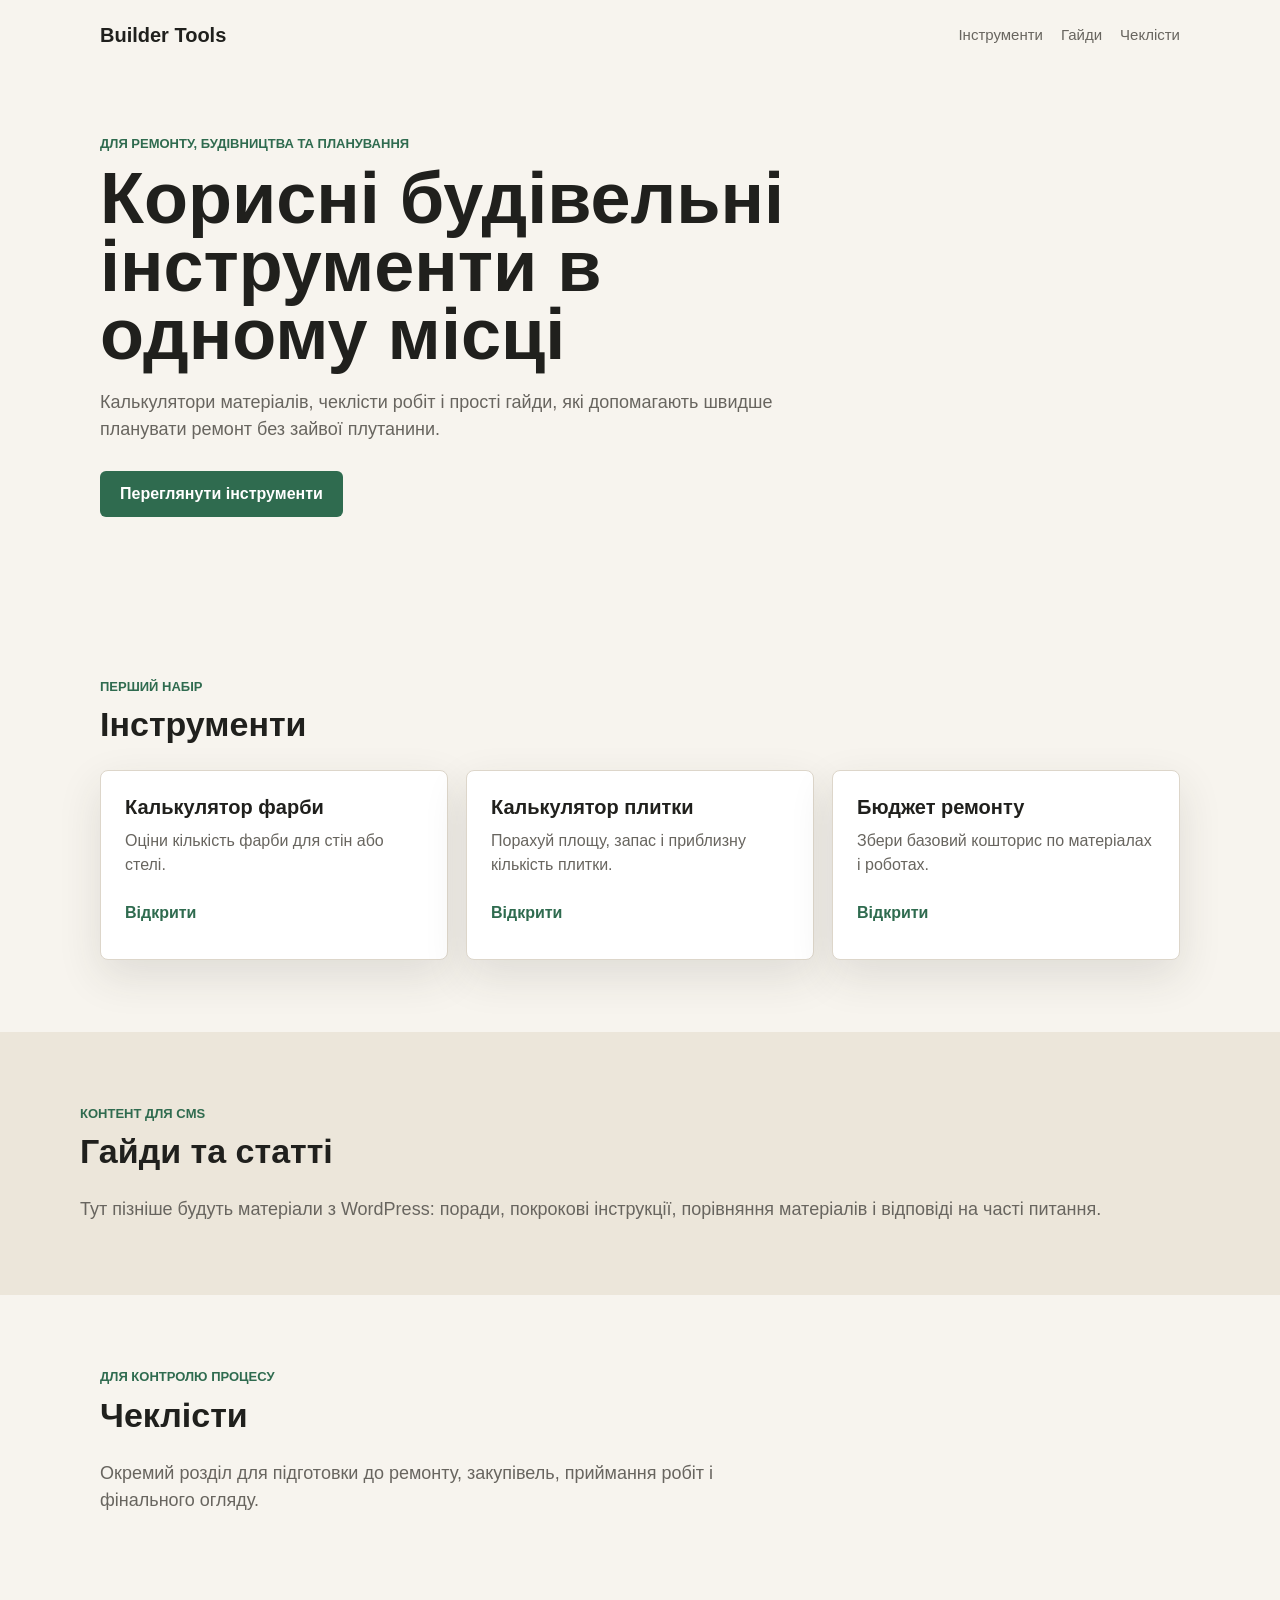
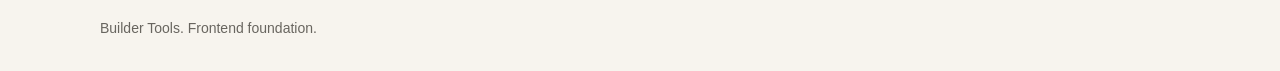
==== index.html @ 96c24aa8 "Initial static frontend scaffold" ====
<!doctype html>
<html lang="uk">
  <head>
    <meta charset="utf-8">
    <meta name="viewport" content="width=device-width, initial-scale=1">
    <meta
      name="description"
      content="Практичні інструменти, калькулятори та чеклісти для будівництва і ремонту."
    >
    <title>Builder Tools</title>
    <link rel="stylesheet" href="./assets/css/main.css">
    <script src="./assets/js/main.js" defer></script>
  </head>
  <body>
    <header class="site-header">
      <a class="site-logo" href="./index.html" aria-label="Builder Tools home">
        Builder Tools
      </a>

      <nav class="site-nav" aria-label="Головна навігація">
        <a href="#tools">Інструменти</a>
        <a href="#guides">Гайди</a>
        <a href="#checklists">Чеклісти</a>
      </nav>
    </header>

    <main>
      <section class="hero" aria-labelledby="hero-title">
        <div class="hero__content">
          <p class="eyebrow">Для ремонту, будівництва та планування</p>
          <h1 id="hero-title">Корисні будівельні інструменти в одному місці</h1>
          <p>
            Калькулятори матеріалів, чеклісти робіт і прості гайди, які
            допомагають швидше планувати ремонт без зайвої плутанини.
          </p>
          <a class="button" href="#tools">Переглянути інструменти</a>
        </div>
      </section>

      <section class="section" id="tools" aria-labelledby="tools-title">
        <div class="section__header">
          <p class="eyebrow">Перший набір</p>
          <h2 id="tools-title">Інструменти</h2>
        </div>

        <div class="tool-grid">
          <article class="tool-card">
            <h3>Калькулятор фарби</h3>
            <p>Оціни кількість фарби для стін або стелі.</p>
            <a href="./src/pages/paint-calculator.html">Відкрити</a>
          </article>

          <article class="tool-card">
            <h3>Калькулятор плитки</h3>
            <p>Порахуй площу, запас і приблизну кількість плитки.</p>
            <a href="./src/pages/tile-calculator.html">Відкрити</a>
          </article>

          <article class="tool-card">
            <h3>Бюджет ремонту</h3>
            <p>Збери базовий кошторис по матеріалах і роботах.</p>
            <a href="./src/pages/renovation-budget.html">Відкрити</a>
          </article>
        </div>
      </section>

      <section class="section section--muted" id="guides" aria-labelledby="guides-title">
        <div class="section__header">
          <p class="eyebrow">Контент для CMS</p>
          <h2 id="guides-title">Гайди та статті</h2>
        </div>
        <p class="section__text">
          Тут пізніше будуть матеріали з WordPress: поради, покрокові інструкції,
          порівняння матеріалів і відповіді на часті питання.
        </p>
      </section>

      <section class="section" id="checklists" aria-labelledby="checklists-title">
        <div class="section__header">
          <p class="eyebrow">Для контролю процесу</p>
          <h2 id="checklists-title">Чеклісти</h2>
        </div>
        <p class="section__text">
          Окремий розділ для підготовки до ремонту, закупівель, приймання робіт
          і фінального огляду.
        </p>
      </section>
    </main>

    <footer class="site-footer">
      <p>Builder Tools. Frontend foundation.</p>
    </footer>
  </body>
</html>
---- assets/css/main.css ----
:root {
  --color-bg: #f7f4ee;
  --color-surface: #ffffff;
  --color-text: #20201d;
  --color-muted: #68655f;
  --color-border: #ddd6ca;
  --color-accent: #2f6b4f;
  --color-accent-strong: #25543e;
  --shadow-soft: 0 16px 44px rgba(52, 48, 40, 0.12);
  --container: 1120px;
}

* {
  box-sizing: border-box;
}

html {
  scroll-behavior: smooth;
}

body {
  margin: 0;
  background: var(--color-bg);
  color: var(--color-text);
  font-family: Arial, Helvetica, sans-serif;
  line-height: 1.5;
}

a {
  color: inherit;
}

.site-header {
  display: flex;
  align-items: center;
  justify-content: space-between;
  gap: 24px;
  max-width: var(--container);
  margin: 0 auto;
  padding: 20px;
}

.site-logo {
  font-size: 20px;
  font-weight: 700;
  text-decoration: none;
}

.site-nav {
  display: flex;
  align-items: center;
  gap: 18px;
  color: var(--color-muted);
  font-size: 15px;
}

.site-nav a {
  text-decoration: none;
}

.site-nav a:hover {
  color: var(--color-text);
}

.hero {
  min-height: 520px;
  display: grid;
  align-items: center;
  max-width: var(--container);
  margin: 0 auto;
  padding: 64px 20px 88px;
}

.hero__content {
  max-width: 720px;
}

.eyebrow {
  margin: 0 0 10px;
  color: var(--color-accent);
  font-size: 13px;
  font-weight: 700;
  letter-spacing: 0;
  text-transform: uppercase;
}

h1,
h2,
h3,
p {
  overflow-wrap: anywhere;
}

h1 {
  max-width: 760px;
  margin: 0 0 20px;
  font-size: 72px;
  line-height: 0.95;
  letter-spacing: 0;
}

h2 {
  margin: 0;
  font-size: 34px;
  line-height: 1.1;
  letter-spacing: 0;
}

h3 {
  margin: 0 0 10px;
  font-size: 20px;
  line-height: 1.2;
}

.hero p:not(.eyebrow),
.section__text {
  max-width: 680px;
  margin: 0;
  color: var(--color-muted);
  font-size: 18px;
}

.button {
  display: inline-flex;
  align-items: center;
  justify-content: center;
  min-height: 46px;
  margin-top: 28px;
  padding: 0 20px;
  border-radius: 6px;
  background: var(--color-accent);
  color: #ffffff;
  font-weight: 700;
  text-decoration: none;
}

.button:hover {
  background: var(--color-accent-strong);
}

.section {
  max-width: var(--container);
  margin: 0 auto;
  padding: 72px 20px;
}

.section--muted {
  max-width: none;
  background: #ece6da;
}

.section--muted > * {
  max-width: var(--container);
  margin-left: auto;
  margin-right: auto;
}

.section__header {
  margin-bottom: 26px;
}

.tool-grid {
  display: grid;
  grid-template-columns: repeat(3, minmax(0, 1fr));
  gap: 18px;
}

.tool-card {
  min-height: 190px;
  padding: 24px;
  border: 1px solid var(--color-border);
  border-radius: 8px;
  background: var(--color-surface);
  box-shadow: var(--shadow-soft);
}

.tool-card p {
  margin: 0 0 24px;
  color: var(--color-muted);
}

.tool-card a {
  color: var(--color-accent);
  font-weight: 700;
  text-decoration: none;
}

.tool-card a:hover {
  color: var(--color-accent-strong);
}

.site-footer {
  max-width: var(--container);
  margin: 0 auto;
  padding: 32px 20px;
  color: var(--color-muted);
  font-size: 14px;
}

.site-footer p {
  margin: 0;
}

@media (max-width: 760px) {
  .site-header {
    align-items: flex-start;
    flex-direction: column;
  }

  .site-nav {
    flex-wrap: wrap;
  }

  .hero {
    min-height: auto;
    padding-top: 44px;
    padding-bottom: 64px;
  }

  h1 {
    font-size: 42px;
  }

  .tool-grid {
    grid-template-columns: 1fr;
  }
}
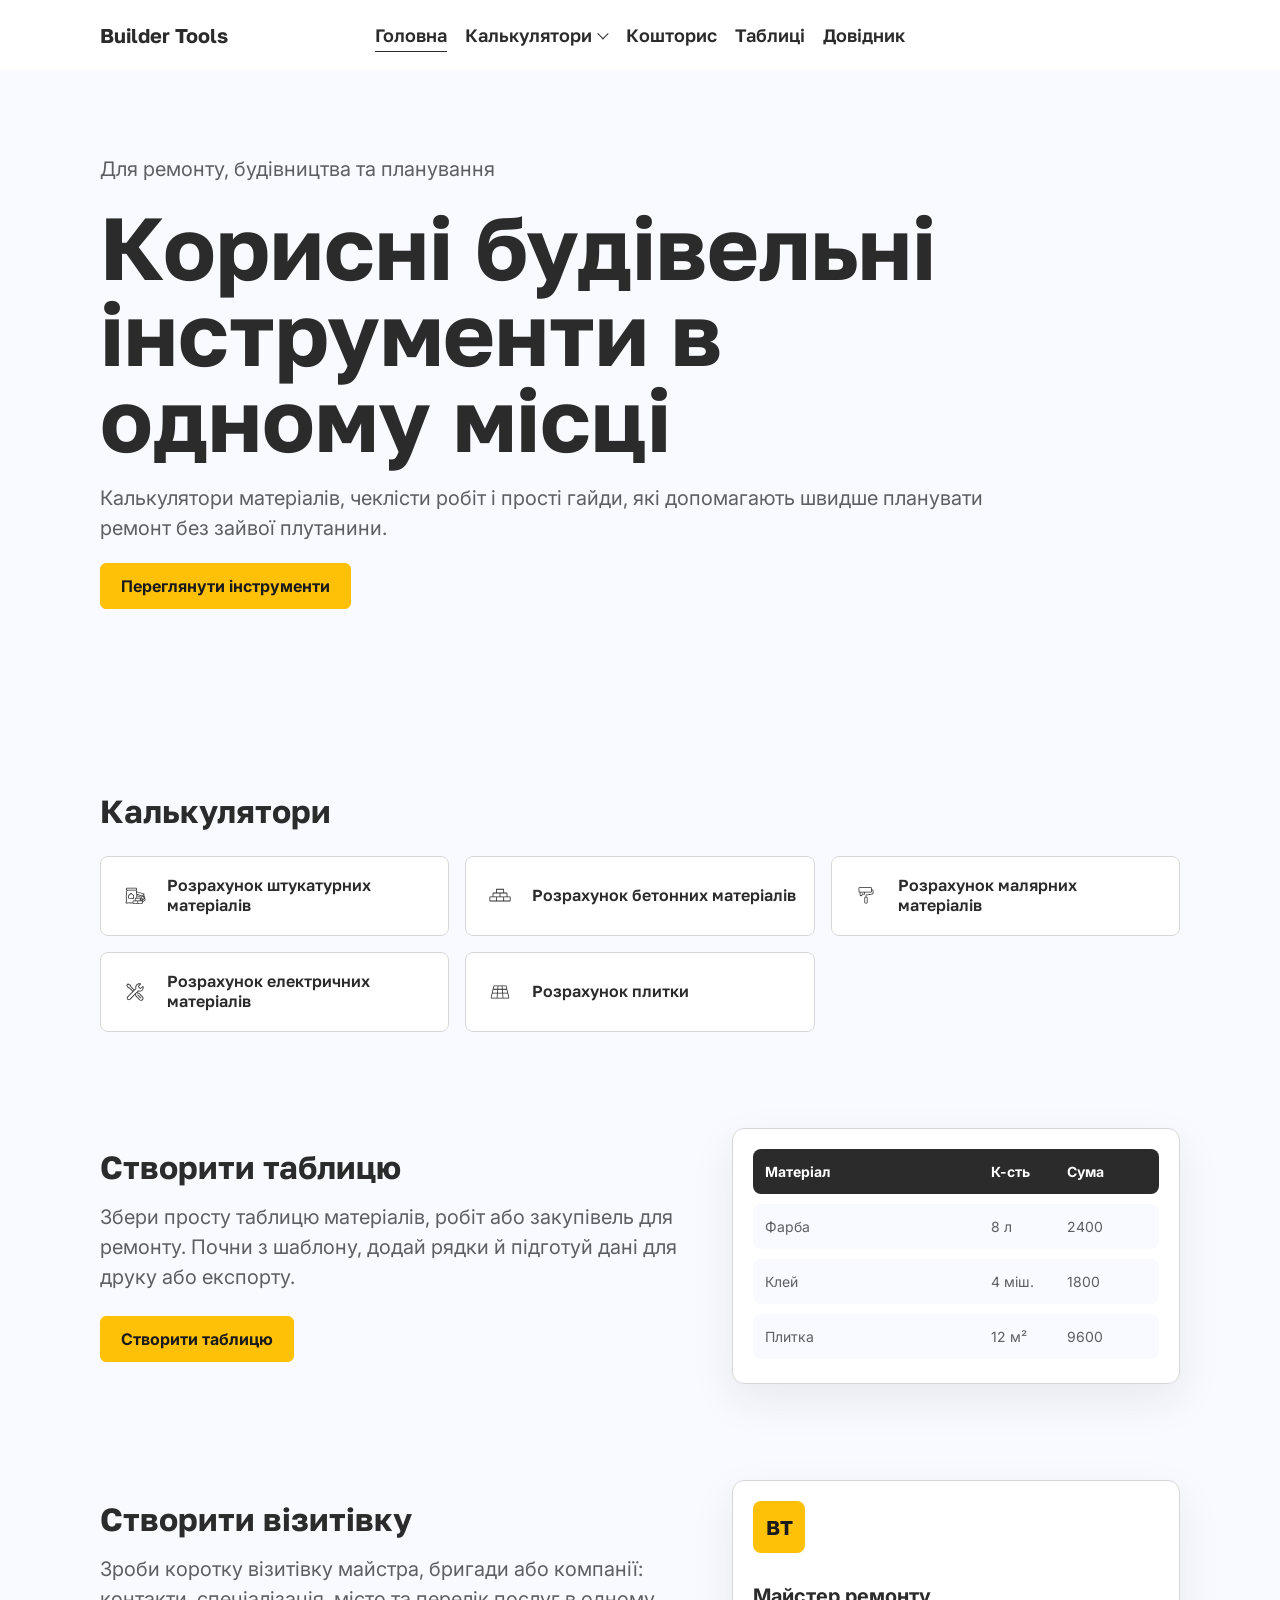
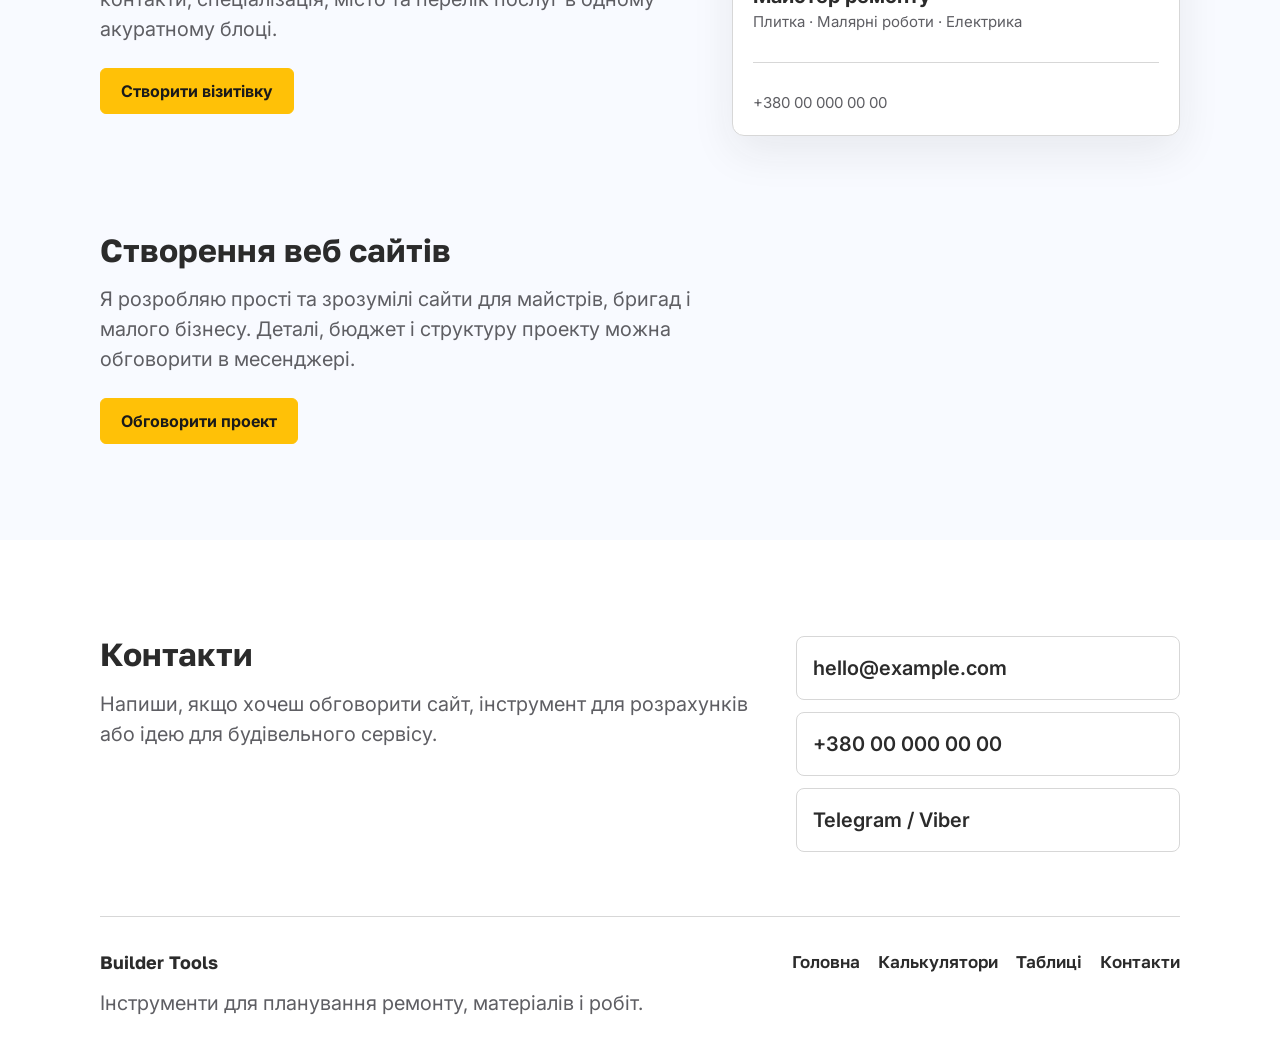
==== commit 999f65f3: "Build calculators and landing sections" ====
--- a/index.html
+++ b/index.html
@@ -9,27 +9,43 @@
     >
     <title>Builder Tools</title>
     <link rel="stylesheet" href="./assets/css/main.css">
+    <script src="./assets/js/calculator-definitions.js" defer></script>
     <script src="./assets/js/main.js" defer></script>
   </head>
   <body>
     <header class="site-header">
-      <a class="site-logo" href="./index.html" aria-label="Builder Tools home">
-        Builder Tools
-      </a>
-
-      <nav class="site-nav" aria-label="Головна навігація">
-        <a href="#tools">Інструменти</a>
-        <a href="#guides">Гайди</a>
-        <a href="#checklists">Чеклісти</a>
-      </nav>
+      <div class="nav-content--wrap">
+        <a class="site-logo" href="./index.html" aria-label="Builder Tools home">
+          Builder Tools
+        </a>
+
+        <nav class="site-nav" aria-label="Головна навігація">
+          <a href="./index.html" aria-current="page">Головна</a>
+          <div class="nav-dropdown" data-dropdown>
+            <button class="nav-dropdown__toggle" type="button" aria-expanded="false" data-dropdown-toggle>
+              Калькулятори
+            </button>
+            <div class="nav-dropdown__panel" data-dropdown-panel>
+              <a class="nav-dropdown__link" href="./src/pages/paint-calculator.html" data-calculator-popup="plaster">Розрахунок штукатурних матеріалів</a>
+              <a class="nav-dropdown__link" href="./src/pages/tile-calculator.html" data-calculator-popup="concrete">Розрахунок бетонних матеріалів</a>
+              <a class="nav-dropdown__link" href="./src/pages/paint-calculator.html" data-calculator-popup="paint">Розрахунок малярних матеріалів</a>
+              <a class="nav-dropdown__link" href="./src/pages/renovation-budget.html" data-calculator-popup="electrical">Розрахунок електричних матеріалів</a>
+              <a class="nav-dropdown__link" href="./src/pages/tile-calculator.html" data-calculator-popup="tile">Розрахунок плитки</a>
+            </div>
+          </div>
+          <a href="./src/pages/renovation-budget.html">Кошторис</a>
+          <a href="#tables">Таблиці</a>
+          <a href="#guides">Довідник</a>
+        </nav>
+      </div>
     </header>
 
     <main>
-      <section class="hero" aria-labelledby="hero-title">
+      <section class="hero">
         <div class="hero__content">
-          <p class="eyebrow">Для ремонту, будівництва та планування</p>
-          <h1 id="hero-title">Корисні будівельні інструменти в одному місці</h1>
-          <p>
+          <p class="subtext">Для ремонту, будівництва та планування</p>
+          <h1>Корисні будівельні інструменти в одному місці</h1>
+          <p class="subtext">
             Калькулятори матеріалів, чеклісти робіт і прості гайди, які
             допомагають швидше планувати ремонт без зайвої плутанини.
           </p>
@@ -37,58 +53,155 @@
         </div>
       </section>
 
-      <section class="section" id="tools" aria-labelledby="tools-title">
+      <section class="section" id="tools">
         <div class="section__header">
-          <p class="eyebrow">Перший набір</p>
-          <h2 id="tools-title">Інструменти</h2>
-        </div>
-
-        <div class="tool-grid">
-          <article class="tool-card">
-            <h3>Калькулятор фарби</h3>
-            <p>Оціни кількість фарби для стін або стелі.</p>
-            <a href="./src/pages/paint-calculator.html">Відкрити</a>
-          </article>
-
-          <article class="tool-card">
-            <h3>Калькулятор плитки</h3>
-            <p>Порахуй площу, запас і приблизну кількість плитки.</p>
-            <a href="./src/pages/tile-calculator.html">Відкрити</a>
-          </article>
-
-          <article class="tool-card">
-            <h3>Бюджет ремонту</h3>
-            <p>Збери базовий кошторис по матеріалах і роботах.</p>
-            <a href="./src/pages/renovation-budget.html">Відкрити</a>
-          </article>
-        </div>
-      </section>
-
-      <section class="section section--muted" id="guides" aria-labelledby="guides-title">
-        <div class="section__header">
-          <p class="eyebrow">Контент для CMS</p>
-          <h2 id="guides-title">Гайди та статті</h2>
-        </div>
-        <p class="section__text">
-          Тут пізніше будуть матеріали з WordPress: поради, покрокові інструкції,
-          порівняння матеріалів і відповіді на часті питання.
-        </p>
-      </section>
-
-      <section class="section" id="checklists" aria-labelledby="checklists-title">
-        <div class="section__header">
-          <p class="eyebrow">Для контролю процесу</p>
-          <h2 id="checklists-title">Чеклісти</h2>
-        </div>
-        <p class="section__text">
-          Окремий розділ для підготовки до ремонту, закупівель, приймання робіт
-          і фінального огляду.
-        </p>
+          <h2 class="h4">Калькулятори</h2>
+        </div>
+
+        <div class="calculator-link-grid">
+          <a class="calculator-link" href="./src/pages/paint-calculator.html" data-calculator-popup="plaster">
+            <span class="calculator-icon calculator-icon--plaster"></span>
+            <span>Розрахунок штукатурних матеріалів</span>
+          </a>
+
+          <a class="calculator-link" href="./src/pages/tile-calculator.html" data-calculator-popup="concrete">
+            <span class="calculator-icon calculator-icon--concrete"></span>
+            <span>Розрахунок бетонних матеріалів</span>
+          </a>
+
+          <a class="calculator-link" href="./src/pages/paint-calculator.html" data-calculator-popup="paint">
+            <span class="calculator-icon calculator-icon--paint"></span>
+            <span>Розрахунок малярних матеріалів</span>
+          </a>
+
+          <a class="calculator-link" href="./src/pages/renovation-budget.html" data-calculator-popup="electrical">
+            <span class="calculator-icon calculator-icon--electrical"></span>
+            <span>Розрахунок електричних матеріалів</span>
+          </a>
+
+          <a class="calculator-link" href="./src/pages/tile-calculator.html" data-calculator-popup="tile">
+            <span class="calculator-icon calculator-icon--tile"></span>
+            <span>Розрахунок плитки</span>
+          </a>
+        </div>
+      </section>
+
+      <section class="section" id="tables">
+        <div class="section-content--split">
+          <div>
+            <h2 class="h4">Створити таблицю</h2>
+            <p class="section__text subtext">
+              Збери просту таблицю матеріалів, робіт або закупівель для ремонту.
+              Почни з шаблону, додай рядки й підготуй дані для друку або експорту.
+            </p>
+            <a class="button" href="./src/pages/table-builder.html">Створити таблицю</a>
+          </div>
+
+          <div class="section-preview section-preview--table" aria-hidden="true">
+            <div class="preview-table__row preview-table__row--head">
+              <span>Матеріал</span>
+              <span>К-сть</span>
+              <span>Сума</span>
+            </div>
+            <div class="preview-table__row">
+              <span>Фарба</span>
+              <span>8 л</span>
+              <span>2400</span>
+            </div>
+            <div class="preview-table__row">
+              <span>Клей</span>
+              <span>4 міш.</span>
+              <span>1800</span>
+            </div>
+            <div class="preview-table__row">
+              <span>Плитка</span>
+              <span>12 м²</span>
+              <span>9600</span>
+            </div>
+          </div>
+        </div>
+      </section>
+
+      <section class="section" id="business-card">
+        <div class="section-content--split">
+          <div>
+            <h2 class="h4">Створити візитівку</h2>
+            <p class="section__text subtext">
+              Зроби коротку візитівку майстра, бригади або компанії: контакти,
+              спеціалізація, місто та перелік послуг в одному акуратному блоці.
+            </p>
+            <a class="button" href="./src/pages/business-card-builder.html">Створити візитівку</a>
+          </div>
+
+          <div class="section-preview section-preview--card" aria-hidden="true">
+            <div class="preview-card__mark">BT</div>
+            <div>
+              <strong>Майстер ремонту</strong>
+              <span>Плитка · Малярні роботи · Електрика</span>
+            </div>
+            <div class="preview-card__line"></div>
+            <span>+380 00 000 00 00</span>
+          </div>
+        </div>
+      </section>
+
+      <section class="section" id="website-development">
+        <div class="section-content--split">
+          <div>
+            <h2 class="h4">Створення веб сайтів</h2>
+            <p class="section__text subtext">
+              Я розробляю прості та зрозумілі сайти для майстрів, бригад і малого бізнесу.
+              Деталі, бюджет і структуру проекту можна обговорити в месенджері.
+            </p>
+            <a class="button" href="#website-development">Обговорити проект</a>
+          </div>
+
+        </div>
+      </section>
+
+      <section class="section contact-section" id="contacts">
+        <div class="contact-section__content">
+          <div>
+            <h2 class="h4">Контакти</h2>
+            <p class="section__text subtext">
+              Напиши, якщо хочеш обговорити сайт, інструмент для розрахунків або ідею для будівельного сервісу.
+            </p>
+          </div>
+
+          <div class="contact-list">
+            <a href="mailto:hello@example.com">hello@example.com</a>
+            <a href="tel:+380000000000">+380 00 000 00 00</a>
+            <a href="#contacts">Telegram / Viber</a>
+          </div>
+        </div>
       </section>
     </main>
 
     <footer class="site-footer">
-      <p>Builder Tools. Frontend foundation.</p>
+      <div class="site-footer__content">
+        <div>
+          <a class="site-footer__logo" href="./index.html">Builder Tools</a>
+          <p class="subtext">Інструменти для планування ремонту, матеріалів і робіт.</p>
+        </div>
+
+        <nav class="site-footer__nav" aria-label="Навігація у футері">
+          <a href="./index.html">Головна</a>
+          <a href="#tools">Калькулятори</a>
+          <a href="#tables">Таблиці</a>
+          <a href="#contacts">Контакти</a>
+        </nav>
+      </div>
     </footer>
+
+    <div class="calculator-popup" data-calculator-modal aria-hidden="true">
+      <div class="calculator-popup__overlay" data-calculator-close></div>
+      <section class="calculator-popup__dialog" role="dialog" aria-modal="true">
+        <button class="calculator-popup__close" type="button" aria-label="Закрити" data-calculator-close></button>
+        <p class="calculator-popup__eyebrow subtext" data-calculator-eyebrow></p>
+        <h2 class="calculator-popup__title" data-calculator-title></h2>
+        <p class="calculator-popup__description subtext" data-calculator-description></p>
+        <div class="calculator-popup__content" data-calculator-content></div>
+      </section>
+    </div>
   </body>
 </html>
--- a/assets/css/main.css
+++ b/assets/css/main.css
@@ -1,227 +1,886 @@
-:root {
-  --color-bg: #f7f4ee;
-  --color-surface: #ffffff;
-  --color-text: #20201d;
-  --color-muted: #68655f;
-  --color-border: #ddd6ca;
-  --color-accent: #2f6b4f;
-  --color-accent-strong: #25543e;
-  --shadow-soft: 0 16px 44px rgba(52, 48, 40, 0.12);
-  --container: 1120px;
-}
-
-* {
-  box-sizing: border-box;
-}
-
-html {
-  scroll-behavior: smooth;
-}
-
-body {
-  margin: 0;
-  background: var(--color-bg);
-  color: var(--color-text);
-  font-family: Arial, Helvetica, sans-serif;
-  line-height: 1.5;
-}
-
-a {
-  color: inherit;
-}
+@import url("./design-system.css");
 
 .site-header {
-  display: flex;
-  align-items: center;
-  justify-content: space-between;
-  gap: 24px;
+  position: sticky;
+  top: 0;
+  z-index: 100;
+  isolation: isolate;
+  width: 100%;
+  background: var(--color-surface);
+}
+
+.nav-content--wrap {
+  position: relative;
+  display: flex;
+  align-items: center;
   max-width: var(--container);
   margin: 0 auto;
-  padding: 20px;
+  padding: 1.25rem var(--container-padding-x);
 }
 
 .site-logo {
-  font-size: 20px;
+  flex: 0 0 auto;
+  color: var(--color-primary);
+  font-family: var(--font-heading);
+  font-size: 1.25rem;
   font-weight: 700;
   text-decoration: none;
 }
 
 .site-nav {
-  display: flex;
-  align-items: center;
-  gap: 18px;
-  color: var(--color-muted);
-  font-size: 15px;
-}
-
-.site-nav a {
+  position: absolute;
+  left: 50%;
+  display: flex;
+  align-items: center;
+  justify-content: center;
+  gap: 1.125rem;
+  font-size: 1.125rem;
+  line-height: 1;
+  transform: translateX(-50%);
+}
+
+.site-nav > a,
+.nav-dropdown__toggle {
+  position: relative;
+  display: inline-flex;
+  align-items: center;
+  color: var(--color-primary);
+  font-family: var(--font-heading);
+  font-size: inherit;
+  font-weight: 600;
+  line-height: 1;
   text-decoration: none;
-}
-
-.site-nav a:hover {
-  color: var(--color-text);
+  transition: opacity 0.2s ease-in-out;
+}
+
+.site-nav > a {
+  padding: 0.25rem 0;
+}
+
+.nav-dropdown {
+  display: inline-flex;
+  align-items: center;
+}
+
+.nav-dropdown__toggle {
+  padding: 0.25rem 1rem 0.25rem 0;
+  border: 0;
+  background: transparent;
+  cursor: pointer;
+}
+
+.nav-dropdown__toggle::before {
+  position: absolute;
+  top: 50%;
+  right: 0.0625rem;
+  width: 0.4375rem;
+  height: 0.4375rem;
+  border-right: 0.09375rem solid currentColor;
+  border-bottom: 0.09375rem solid currentColor;
+  content: "";
+  transform: translateY(-65%) rotate(45deg);
+  transition: transform 0.2s ease-in-out;
+}
+
+.nav-dropdown:hover .nav-dropdown__toggle::before,
+.nav-dropdown:focus-within .nav-dropdown__toggle::before {
+  transform: translateY(-35%) rotate(225deg);
+}
+
+.site-nav > a::after,
+.nav-dropdown__toggle::after {
+  position: absolute;
+  right: 0;
+  bottom: -0.25rem;
+  left: 0;
+  height: 0.0625rem;
+  background: var(--color-primary);
+  content: "";
+  transform: scaleX(0);
+  transform-origin: left;
+  transition: transform 0.2s ease-in-out;
+}
+
+.site-nav > a:hover::after,
+.site-nav > a[aria-current="page"]::after,
+.nav-dropdown:hover .nav-dropdown__toggle::after,
+.nav-dropdown:focus-within .nav-dropdown__toggle::after {
+  transform: scaleX(1);
+}
+
+.site-nav > a[aria-current="page"]:hover {
+  opacity: 0.7;
+}
+
+.nav-dropdown {
+  position: relative;
+  z-index: 1;
+  perspective: 32rem;
+}
+
+.nav-dropdown:hover,
+.nav-dropdown:focus-within {
+  z-index: 999;
+}
+
+.nav-dropdown::after {
+  position: absolute;
+  top: 100%;
+  left: -0.75rem;
+  z-index: 109;
+  width: calc(100% + 1.5rem);
+  height: 1.25rem;
+  content: "";
+}
+
+.nav-dropdown__panel {
+  isolation: isolate;
+  position: absolute;
+  top: calc(100% + 1rem);
+  left: 0;
+  z-index: 1000;
+  display: flex;
+  flex-direction: column;
+  min-width: 17rem;
+  max-width: calc(100vw - 2.5rem);
+  padding: 0.75rem;
+  border: 0.0625rem solid var(--color-border);
+  border-radius: 0.75rem;
+  background: #ffffff;
+  box-shadow: var(--shadow-soft);
+  opacity: 0;
+  pointer-events: none;
+  transform: translate3d(0, 1.25rem, 0) rotateX(-8deg);
+  transform-origin: top center;
+  transition:
+    opacity 0.22s ease-in-out,
+    transform 0.28s ease-in-out;
+}
+
+.nav-dropdown:hover .nav-dropdown__panel,
+.nav-dropdown:focus-within .nav-dropdown__panel {
+  opacity: 1;
+  pointer-events: auto;
+  transform: translate3d(0, 0, 0) rotateX(0);
+}
+
+.nav-dropdown__link {
+  display: flex;
+  align-items: center;
+  gap: 0.625rem;
+  padding: 0.75rem 0.875rem;
+  border-radius: 0.5rem;
+  color: var(--color-primary);
+  opacity: 0;
+  text-decoration: none;
+  transform: translateY(0.75rem);
+  transition:
+    background-color 0.2s ease-in-out,
+    color 0.2s ease-in-out,
+    opacity 0.22s ease-in-out,
+    transform 0.28s ease-in-out;
+}
+
+.nav-dropdown__link:hover {
+  background: var(--color-bg);
+  color: var(--color-primary);
+}
+
+.nav-dropdown:hover .nav-dropdown__link,
+.nav-dropdown:focus-within .nav-dropdown__link {
+  opacity: 1;
+  transform: translateY(0);
+}
+
+.nav-dropdown:hover .nav-dropdown__link:nth-child(2),
+.nav-dropdown:focus-within .nav-dropdown__link:nth-child(2) {
+  transition-delay: 0.04s;
+}
+
+.nav-dropdown:hover .nav-dropdown__link:nth-child(3),
+.nav-dropdown:focus-within .nav-dropdown__link:nth-child(3) {
+  transition-delay: 0.08s;
+}
+
+main,
+footer {
+  transition: filter 0.22s ease-in-out;
+  will-change: filter;
+}
+
+body.has-nav-dropdown main,
+body.has-nav-dropdown footer {
+  filter: blur(0.375rem);
+}
+
+body.has-modal-open {
+  overflow: hidden;
+}
+
+@supports selector(body:has(.nav-dropdown:hover)) {
+  body:has(.nav-dropdown:hover) main,
+  body:has(.nav-dropdown:focus-within) main,
+  body:has(.nav-dropdown:hover) footer,
+  body:has(.nav-dropdown:focus-within) footer {
+    filter: blur(0.375rem);
+  }
 }
 
 .hero {
-  min-height: 520px;
+  min-height: 32.5rem;
   display: grid;
   align-items: center;
   max-width: var(--container);
   margin: 0 auto;
-  padding: 64px 20px 88px;
+  padding: 4rem var(--container-padding-x) 5.5rem;
 }
 
 .hero__content {
-  max-width: 720px;
-}
-
-.eyebrow {
-  margin: 0 0 10px;
-  color: var(--color-accent);
-  font-size: 13px;
-  font-weight: 700;
-  letter-spacing: 0;
-  text-transform: uppercase;
-}
-
-h1,
-h2,
-h3,
-p {
-  overflow-wrap: anywhere;
-}
-
-h1 {
-  max-width: 760px;
-  margin: 0 0 20px;
-  font-size: 72px;
-  line-height: 0.95;
-  letter-spacing: 0;
-}
-
-h2 {
+  padding-right: 10rem;
+}
+
+
+
+
+.section__text {
   margin: 0;
-  font-size: 34px;
-  line-height: 1.1;
-  letter-spacing: 0;
-}
-
-h3 {
-  margin: 0 0 10px;
-  font-size: 20px;
-  line-height: 1.2;
-}
-
-.hero p:not(.eyebrow),
-.section__text {
-  max-width: 680px;
-  margin: 0;
-  color: var(--color-muted);
-  font-size: 18px;
-}
-
-.button {
-  display: inline-flex;
-  align-items: center;
-  justify-content: center;
-  min-height: 46px;
-  margin-top: 28px;
-  padding: 0 20px;
-  border-radius: 6px;
-  background: var(--color-accent);
-  color: #ffffff;
-  font-weight: 700;
-  text-decoration: none;
-}
-
-.button:hover {
-  background: var(--color-accent-strong);
-}
-
-.section {
-  max-width: var(--container);
-  margin: 0 auto;
-  padding: 72px 20px;
-}
-
-.section--muted {
-  max-width: none;
-  background: #ece6da;
-}
-
-.section--muted > * {
-  max-width: var(--container);
-  margin-left: auto;
-  margin-right: auto;
-}
+}
+
+
+
+
+
+
 
 .section__header {
-  margin-bottom: 26px;
-}
-
-.tool-grid {
+  margin-bottom: 1.625rem;
+}
+
+.calculator-icon {
+  flex: 0 0 auto;
+  width: 1.25rem;
+  height: 1.25rem;
+  background: currentColor;
+  -webkit-mask: var(--icon) center / contain no-repeat;
+  mask: var(--icon) center / contain no-repeat;
+}
+
+.calculator-icon--plaster {
+  --icon: url("../icons/construction mix.svg");
+}
+
+.calculator-icon--concrete {
+  --icon: url("../icons/brick.svg");
+}
+
+.calculator-icon--paint {
+  --icon: url("../icons/roller.svg");
+}
+
+.calculator-icon--electrical {
+  --icon: url("../icons/tool.svg");
+}
+
+.calculator-icon--tile {
+  --icon: url("../icons/tile.svg");
+}
+
+.calculator-link-grid {
   display: grid;
   grid-template-columns: repeat(3, minmax(0, 1fr));
-  gap: 18px;
-}
-
-.tool-card {
-  min-height: 190px;
-  padding: 24px;
-  border: 1px solid var(--color-border);
-  border-radius: 8px;
+  gap: 1rem;
+}
+
+.calculator-link {
+  display: flex;
+  align-items: center;
+  gap: 0.875rem;
+  min-height: 5rem;
+  padding: 1rem;
+  border: 0.0625rem solid var(--color-border);
+  border-radius: 0.5rem;
+  background: var(--color-surface);
+  color: var(--color-primary);
+  font-family: var(--font-heading);
+  font-size: 1rem;
+  font-weight: 600;
+  line-height: 1.2;
+  text-decoration: none;
+  transition:
+    border-color 0.2s ease-in-out,
+    box-shadow 0.2s ease-in-out,
+    color 0.2s ease-in-out,
+    transform 0.2s ease-in-out;
+}
+
+.calculator-link:hover {
+  border-color: var(--color-button-primary);
+  color: var(--color-button-primary-active);
+  box-shadow: 0 0.875rem 2rem rgba(43, 43, 43, 0.1);
+  transform: translateY(-0.1875rem) scale(1.015);
+}
+
+.calculator-link .calculator-icon {
+  width: 2.25rem;
+  height: 2.25rem;
+}
+
+.section-content--split {
+  display: grid;
+  grid-template-columns: minmax(0, 1fr) minmax(18rem, 28rem);
+  gap: var(--gap-lg);
+  align-items: center;
+}
+
+.section-content--split .section__text {
+  margin-top: 1rem;
+}
+
+.section-content--split .button {
+  margin-top: 1.5rem;
+}
+
+#website-development {
+  padding-bottom: var(--section-padding-y);
+}
+
+.section-preview {
+  min-height: 16rem;
+  padding: 1.25rem;
+  border: 0.0625rem solid var(--color-border);
+  border-radius: 0.75rem;
   background: var(--color-surface);
   box-shadow: var(--shadow-soft);
 }
 
-.tool-card p {
-  margin: 0 0 24px;
-  color: var(--color-muted);
-}
-
-.tool-card a {
-  color: var(--color-accent);
+.section-preview--table {
+  display: flex;
+  flex-direction: column;
+  gap: 0.625rem;
+}
+
+.preview-table__row {
+  display: grid;
+  grid-template-columns: 1fr 4rem 5rem;
+  gap: 0.75rem;
+  padding: 0.75rem;
+  border-radius: 0.5rem;
+  background: var(--color-bg);
+  color: var(--color-text-secondary);
+  font-size: 0.875rem;
+}
+
+.preview-table__row--head {
+  background: var(--color-primary);
+  color: var(--color-surface);
   font-weight: 700;
+}
+
+.section-preview--card {
+  display: flex;
+  flex-direction: column;
+  justify-content: space-between;
+  gap: 1rem;
+}
+
+.preview-card__mark {
+  display: inline-flex;
+  align-items: center;
+  justify-content: center;
+  width: 3.25rem;
+  height: 3.25rem;
+  border-radius: 0.5rem;
+  background: var(--color-button-primary);
+  color: var(--color-button-primary-text);
+  font-family: var(--font-heading);
+  font-weight: 700;
+}
+
+.section-preview--card strong,
+.section-preview--card span {
+  display: block;
+}
+
+.section-preview--card span {
+  color: var(--color-text-secondary);
+  font-size: 0.9375rem;
+}
+
+.preview-card__line {
+  height: 0.0625rem;
+  background: var(--color-border);
+}
+
+.contact-section__content {
+  display: grid;
+  grid-template-columns: minmax(0, 1fr) minmax(16rem, 24rem);
+  gap: var(--gap-lg);
+}
+
+.contact-section {
+  background: var(--color-surface);
+  box-shadow: 0 0 0 100vmax var(--color-surface);
+  clip-path: inset(0 -100vmax);
+}
+
+.contact-section .section__text {
+  margin-top: 1rem;
+}
+
+.contact-list {
+  display: flex;
+  flex-direction: column;
+  gap: 0.75rem;
+}
+
+.contact-list a {
+  padding: 1rem;
+  border: 0.0625rem solid var(--color-border);
+  border-radius: 0.5rem;
+  background: var(--color-surface);
+  color: var(--color-primary);
+  font-weight: 600;
   text-decoration: none;
-}
-
-.tool-card a:hover {
-  color: var(--color-accent-strong);
+  transition:
+    border-color 0.2s ease-in-out,
+    color 0.2s ease-in-out;
+}
+
+.contact-list a:hover {
+  border-color: var(--color-button-primary);
+  color: var(--color-button-primary-active);
+}
+
+.calculator-popup {
+  position: fixed;
+  inset: 0;
+  z-index: 200;
+  display: flex;
+  align-items: center;
+  justify-content: center;
+  padding: 1.25rem;
+  opacity: 0;
+  pointer-events: none;
+  transition: opacity 0.2s ease-in-out;
+}
+
+.calculator-popup.is-open {
+  opacity: 1;
+  pointer-events: auto;
+}
+
+.calculator-popup__overlay {
+  position: absolute;
+  inset: 0;
+  background: rgba(43, 43, 43, 0.28);
+  backdrop-filter: blur(0.375rem);
+}
+
+.calculator-popup__dialog {
+  position: relative;
+  width: min(100%, 42rem);
+  max-height: calc(100vh - 2.5rem);
+  overflow: auto;
+  padding: 2rem;
+  border: 0.0625rem solid var(--color-border);
+  border-radius: 0.875rem;
+  background: var(--color-surface);
+  box-shadow: var(--shadow-soft);
+  transform: translateY(1rem) scale(0.98);
+  transition: transform 0.2s ease-in-out;
+}
+
+.calculator-popup.is-open .calculator-popup__dialog {
+  transform: translateY(0) scale(1);
+}
+
+.calculator-popup__close {
+  position: absolute;
+  top: 1rem;
+  right: 1rem;
+  width: 2rem;
+  height: 2rem;
+  border: 0;
+  border-radius: 999rem;
+  background: var(--color-bg);
+  cursor: pointer;
+}
+
+.calculator-popup__close::before,
+.calculator-popup__close::after {
+  position: absolute;
+  top: 50%;
+  left: 50%;
+  width: 0.875rem;
+  height: 0.125rem;
+  background: var(--color-primary);
+  content: "";
+}
+
+.calculator-popup__close::before {
+  transform: translate(-50%, -50%) rotate(45deg);
+}
+
+.calculator-popup__close::after {
+  transform: translate(-50%, -50%) rotate(-45deg);
+}
+
+.calculator-popup__eyebrow {
+  margin: 0 2.5rem 0.75rem 0;
+}
+
+.calculator-popup__title {
+  margin-bottom: 1rem;
+  font-size: 2.25rem;
+}
+
+.calculator-popup__description {
+  margin: 0 0 1.5rem;
+}
+
+.calculator-popup__content {
+  display: flex;
+  flex-direction: column;
+  gap: 1rem;
+}
+
+.calculator-form {
+  display: flex;
+  flex-direction: column;
+  gap: 1.25rem;
+}
+
+.calculator-form__fields {
+  display: grid;
+  grid-template-columns: repeat(2, minmax(0, 1fr));
+  gap: 1rem;
+}
+
+.calculator-field {
+  display: flex;
+  flex-direction: column;
+  gap: 0.5rem;
+}
+
+.calculator-field[hidden] {
+  display: none;
+}
+
+.calculator-field--full {
+  grid-column: 1 / -1;
+  padding: 0;
+  border: 0;
+  margin: 0;
+}
+
+.calculator-field__label {
+  color: var(--color-text-secondary);
+  font-size: 0.875rem;
+  line-height: 1.3;
+}
+
+.calculator-field__hint {
+  color: var(--color-text-secondary);
+  font-size: 0.75rem;
+  line-height: 1.3;
+}
+
+.calculator-field__input {
+  width: 100%;
+  min-height: 2.75rem;
+  padding: 0 0.875rem;
+  border: 0.0625rem solid var(--color-border);
+  border-radius: 0.5rem;
+  background: var(--color-bg);
+  color: var(--color-primary);
+  font: 500 1rem/1 var(--font-body);
+}
+
+select.calculator-field__input {
+  appearance: auto;
+}
+
+.calculator-segmented {
+  display: grid;
+  grid-template-columns: repeat(2, minmax(0, 1fr));
+  gap: 0.5rem;
+}
+
+.calculator-segmented__option {
+  min-width: 0;
+}
+
+.calculator-segmented__input {
+  position: absolute;
+  opacity: 0;
+  pointer-events: none;
+}
+
+.calculator-segmented__label {
+  display: flex;
+  align-items: center;
+  justify-content: center;
+  min-height: 2.75rem;
+  padding: 0.625rem 0.875rem;
+  border: 0.0625rem solid var(--color-border);
+  border-radius: 0.5rem;
+  background: var(--color-bg);
+  color: var(--color-primary);
+  cursor: pointer;
+  font-size: 0.875rem;
+  font-weight: 600;
+  line-height: 1.2;
+  text-align: center;
+  transition:
+    background-color 0.2s ease-in-out,
+    border-color 0.2s ease-in-out,
+    color 0.2s ease-in-out;
+}
+
+.calculator-segmented__input:checked + .calculator-segmented__label {
+  border-color: var(--color-button-primary);
+  background: var(--color-button-primary);
+  color: var(--color-button-primary-text);
+}
+
+.calculator-segmented__input:focus-visible + .calculator-segmented__label {
+  outline: 0.125rem solid var(--color-focus);
+  outline-offset: 0.1875rem;
+}
+
+.calculator-field__input:focus {
+  border-color: var(--color-focus);
+  outline: 0.125rem solid rgba(37, 99, 235, 0.18);
+}
+
+.calculator-form__button {
+  align-self: flex-start;
+}
+
+.calculator-results {
+  display: flex;
+  flex-direction: column;
+  gap: 0.625rem;
+}
+
+.calculator-result {
+  display: flex;
+  align-items: center;
+  justify-content: space-between;
+  gap: 1rem;
+  padding: 0.875rem 1rem;
+  border-radius: 0.5rem;
+  background: var(--color-bg);
+}
+
+.calculator-result__label {
+  color: var(--color-text-secondary);
+  font-size: 0.9375rem;
+}
+
+.calculator-result__value {
+  color: var(--color-primary);
+  font-family: var(--font-mono);
+  font-size: 1rem;
+  white-space: nowrap;
 }
 
 .site-footer {
   max-width: var(--container);
   margin: 0 auto;
-  padding: 32px 20px;
-  color: var(--color-muted);
-  font-size: 14px;
+  padding: 4rem var(--container-padding-x) 2rem;
+  background: var(--color-surface);
+  color: var(--color-text-secondary);
+  font-size: 0.875rem;
+  box-shadow: 0 0 0 100vmax var(--color-surface);
+  clip-path: inset(0 -100vmax);
+}
+
+.site-footer__content {
+  display: flex;
+  justify-content: space-between;
+  gap: var(--gap-lg);
+  padding-top: 2rem;
+  border-top: 0.0625rem solid var(--color-border);
+}
+
+.site-footer__logo {
+  display: inline-flex;
+  margin-bottom: 0.75rem;
+  color: var(--color-primary);
+  font-family: var(--font-heading);
+  font-size: 1.125rem;
+  font-weight: 700;
+  text-decoration: none;
 }
 
 .site-footer p {
   margin: 0;
 }
 
-@media (max-width: 760px) {
-  .site-header {
+.site-footer__nav {
+  display: flex;
+  flex-wrap: wrap;
+  gap: 1.125rem;
+}
+
+.site-footer__nav a {
+  position: relative;
+  display: inline-flex;
+  padding: 0.25rem 0;
+  color: var(--color-primary);
+  font-family: var(--font-heading);
+  font-size: 1.0625rem;
+  font-weight: 600;
+  line-height: 1;
+  text-decoration: none;
+  transition: opacity 0.2s ease-in-out;
+}
+
+.site-footer__nav a::after {
+  position: absolute;
+  right: 0;
+  bottom: -0.25rem;
+  left: 0;
+  height: 0.0625rem;
+  background: currentColor;
+  content: "";
+  transform: scaleX(0);
+  transform-origin: left;
+  transition: transform 0.2s ease-in-out;
+}
+
+.site-footer__nav a:hover {
+  opacity: 0.7;
+}
+
+.site-footer__nav a:hover::after {
+  transform: scaleX(1);
+}
+
+@media (max-width: 767px) {
+  .nav-content--wrap {
     align-items: flex-start;
     flex-direction: column;
+    gap: 1rem;
   }
 
   .site-nav {
+    position: static;
     flex-wrap: wrap;
+    justify-content: flex-start;
+    font-size: 1rem;
+    transform: none;
+  }
+
+  .nav-dropdown:hover .nav-dropdown__toggle::before,
+  .nav-dropdown:focus-within .nav-dropdown__toggle::before {
+    transform: translateY(-65%) rotate(45deg);
+  }
+
+  .nav-dropdown:hover .nav-dropdown__toggle::after,
+  .nav-dropdown:focus-within .nav-dropdown__toggle::after {
+    transform: scaleX(0);
+  }
+
+  .nav-dropdown:hover .nav-dropdown__panel,
+  .nav-dropdown:focus-within .nav-dropdown__panel,
+  .nav-dropdown:hover .nav-dropdown__link,
+  .nav-dropdown:focus-within .nav-dropdown__link {
+    opacity: 0;
+    pointer-events: none;
+  }
+
+  .nav-dropdown.is-open .nav-dropdown__toggle::before {
+    transform: translateY(-35%) rotate(225deg);
+  }
+
+  .nav-dropdown.is-open .nav-dropdown__toggle::after {
+    transform: scaleX(1);
+  }
+
+  .nav-dropdown.is-open .nav-dropdown__panel,
+  .nav-dropdown.is-open .nav-dropdown__link {
+    opacity: 1;
+    pointer-events: auto;
+  }
+
+  .nav-dropdown.is-open .nav-dropdown__panel {
+    transform: translate3d(0, 0, 0) rotateX(0);
+  }
+
+  .nav-dropdown.is-open .nav-dropdown__link {
+    transform: translateY(0);
+  }
+
+  body.has-nav-dropdown main,
+  body.has-nav-dropdown footer {
+    filter: none;
+  }
+
+  @supports selector(body:has(.nav-dropdown:hover)) {
+    body:has(.nav-dropdown:hover) main,
+    body:has(.nav-dropdown:focus-within) main,
+    body:has(.nav-dropdown:hover) footer,
+    body:has(.nav-dropdown:focus-within) footer {
+      filter: none;
+    }
   }
 
   .hero {
-    min-height: auto;
-    padding-top: 44px;
-    padding-bottom: 64px;
-  }
-
-  h1 {
-    font-size: 42px;
-  }
-
-  .tool-grid {
+    padding-top: 2.75rem;
+    padding-bottom: 4rem;
+  }
+
+  .hero__content {
+    padding-right: 3rem;
+  }
+
+  .calculator-link-grid {
     grid-template-columns: 1fr;
   }
-}
+
+  .section-content--split {
+    grid-template-columns: 1fr;
+  }
+
+  .contact-section__content {
+    grid-template-columns: 1fr;
+  }
+
+  .calculator-popup__dialog {
+    padding: 1.5rem;
+  }
+
+  .calculator-popup__title {
+    font-size: 1.75rem;
+  }
+
+  .calculator-form__fields {
+    grid-template-columns: 1fr;
+  }
+
+  .calculator-segmented {
+    grid-template-columns: 1fr;
+  }
+
+  .calculator-result {
+    align-items: flex-start;
+    flex-direction: column;
+  }
+
+  .site-footer__content {
+    flex-direction: column;
+  }
+}
+
+@media (max-width: 480px) {
+  .hero__content {
+    padding-right: 0;
+  }
+
+  .nav-dropdown__panel {
+    left: -4.5rem;
+    min-width: min(17rem, calc(100vw - 2rem));
+  }
+}
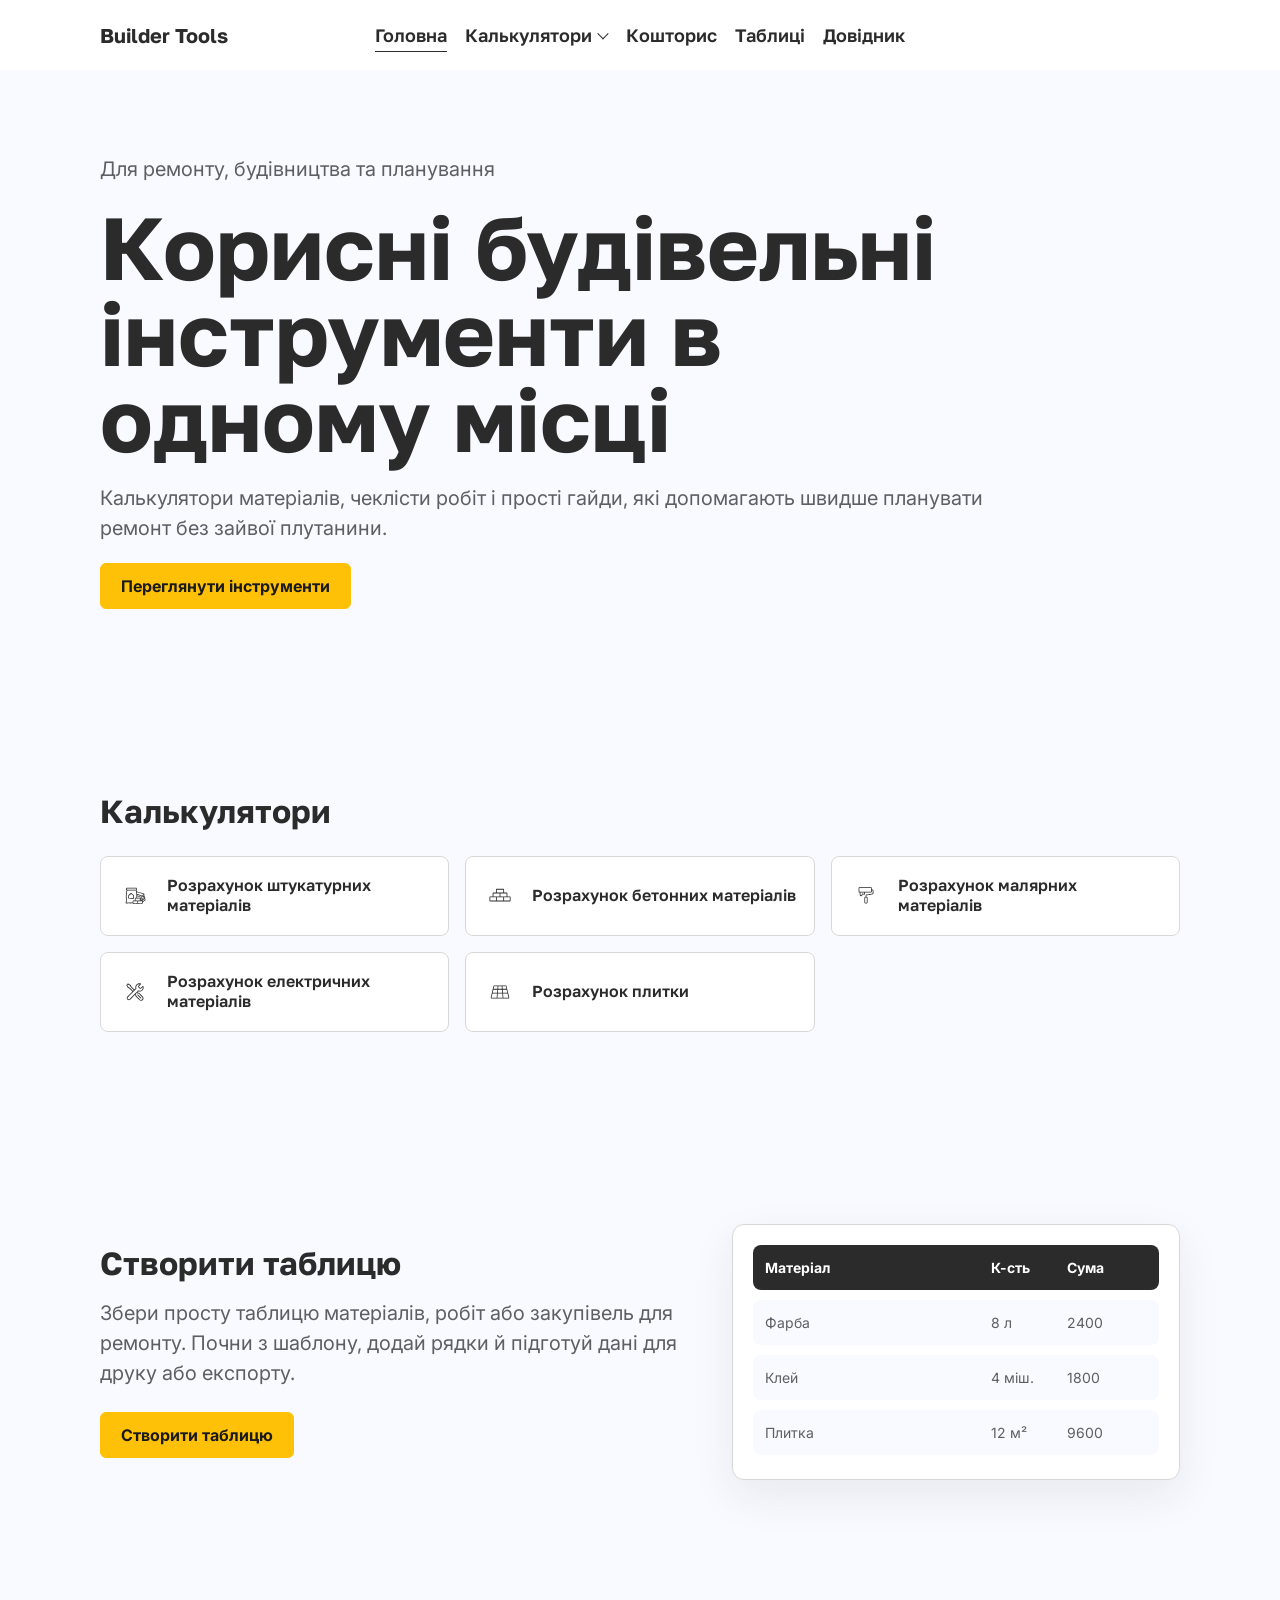
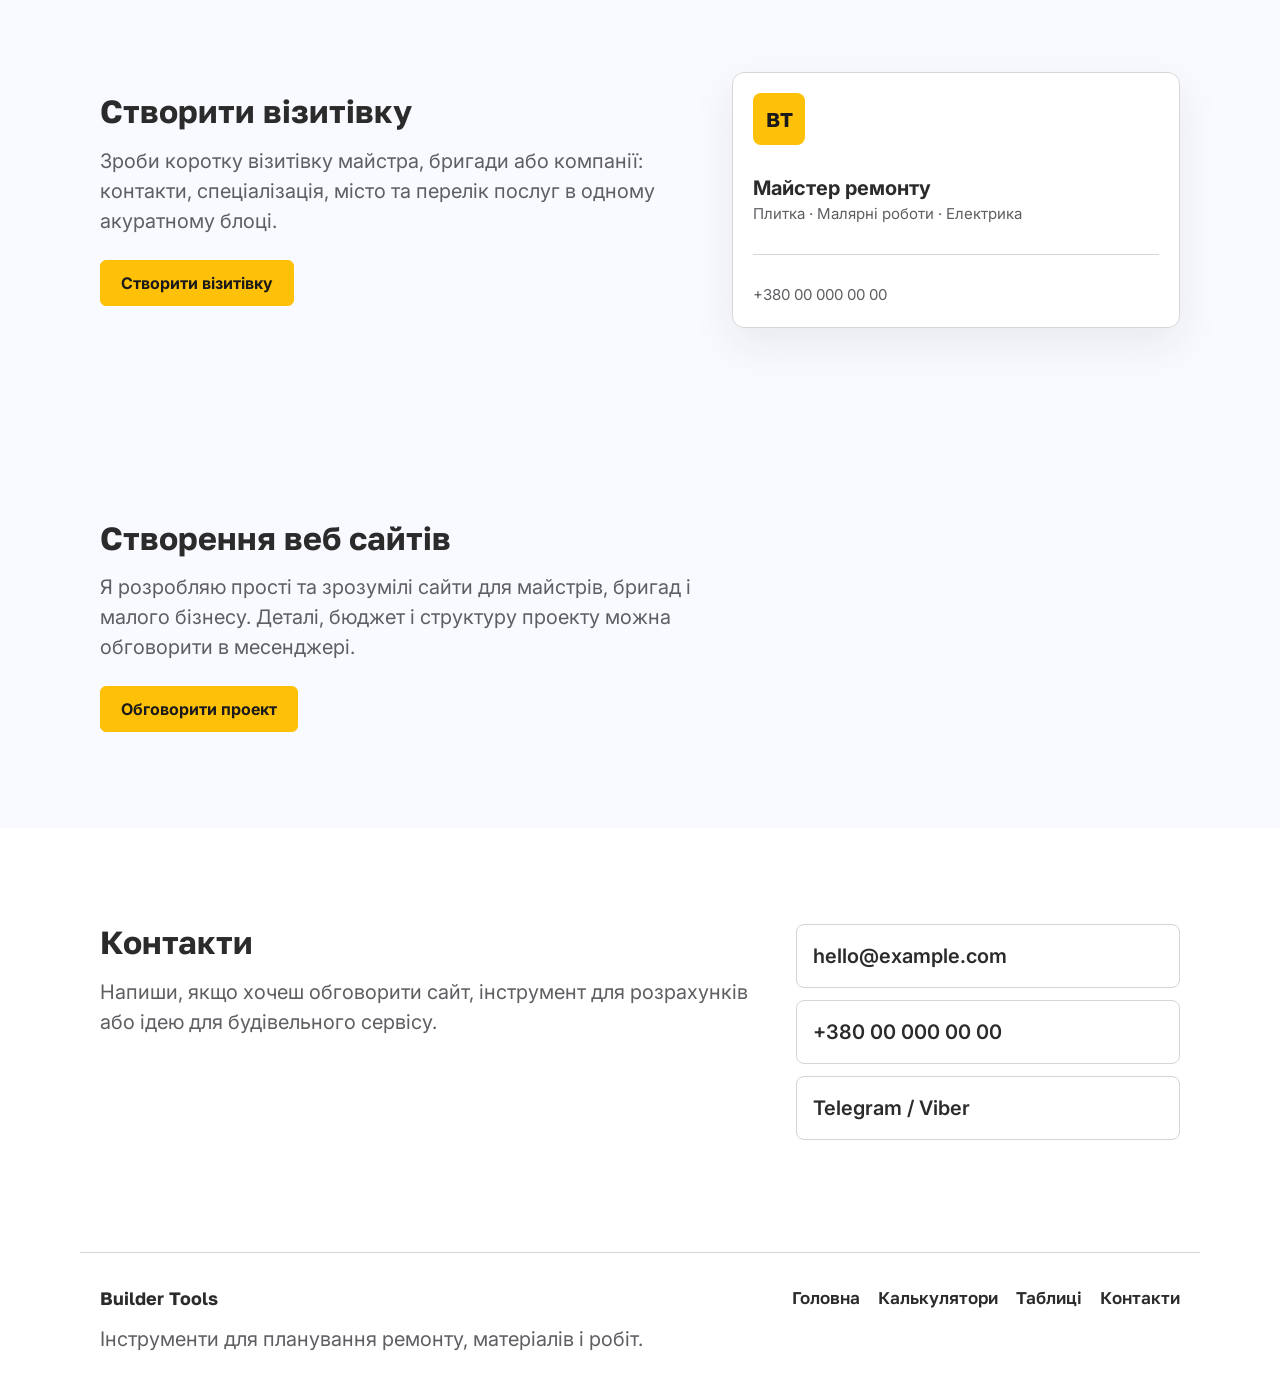
==== commit 3daf4b8c: "Refine page layout wrappers" ====
--- a/index.html
+++ b/index.html
@@ -40,54 +40,58 @@
       </div>
     </header>
 
-    <main>
+    <main class="main-wrapper">
       <section class="hero">
-        <div class="hero__content">
-          <p class="subtext">Для ремонту, будівництва та планування</p>
-          <h1>Корисні будівельні інструменти в одному місці</h1>
-          <p class="subtext">
-            Калькулятори матеріалів, чеклісти робіт і прості гайди, які
-            допомагають швидше планувати ремонт без зайвої плутанини.
-          </p>
-          <a class="button" href="#tools">Переглянути інструменти</a>
+        <div class="container">
+          <div class="hero__content">
+            <p class="subtext">Для ремонту, будівництва та планування</p>
+            <h1>Корисні будівельні інструменти в одному місці</h1>
+            <p class="subtext">
+              Калькулятори матеріалів, чеклісти робіт і прості гайди, які
+              допомагають швидше планувати ремонт без зайвої плутанини.
+            </p>
+            <a class="button" href="#tools">Переглянути інструменти</a>
+          </div>
         </div>
       </section>
 
       <section class="section" id="tools">
-        <div class="section__header">
-          <h2 class="h4">Калькулятори</h2>
-        </div>
-
-        <div class="calculator-link-grid">
-          <a class="calculator-link" href="./src/pages/paint-calculator.html" data-calculator-popup="plaster">
-            <span class="calculator-icon calculator-icon--plaster"></span>
-            <span>Розрахунок штукатурних матеріалів</span>
-          </a>
-
-          <a class="calculator-link" href="./src/pages/tile-calculator.html" data-calculator-popup="concrete">
-            <span class="calculator-icon calculator-icon--concrete"></span>
-            <span>Розрахунок бетонних матеріалів</span>
-          </a>
-
-          <a class="calculator-link" href="./src/pages/paint-calculator.html" data-calculator-popup="paint">
-            <span class="calculator-icon calculator-icon--paint"></span>
-            <span>Розрахунок малярних матеріалів</span>
-          </a>
-
-          <a class="calculator-link" href="./src/pages/renovation-budget.html" data-calculator-popup="electrical">
-            <span class="calculator-icon calculator-icon--electrical"></span>
-            <span>Розрахунок електричних матеріалів</span>
-          </a>
-
-          <a class="calculator-link" href="./src/pages/tile-calculator.html" data-calculator-popup="tile">
-            <span class="calculator-icon calculator-icon--tile"></span>
-            <span>Розрахунок плитки</span>
-          </a>
+        <div class="container">
+          <div class="section__header">
+            <h2 class="h4">Калькулятори</h2>
+          </div>
+
+          <div class="calculator-link-grid">
+            <a class="calculator-link" href="./src/pages/paint-calculator.html" data-calculator-popup="plaster">
+              <span class="calculator-icon calculator-icon--plaster"></span>
+              <span>Розрахунок штукатурних матеріалів</span>
+            </a>
+
+            <a class="calculator-link" href="./src/pages/tile-calculator.html" data-calculator-popup="concrete">
+              <span class="calculator-icon calculator-icon--concrete"></span>
+              <span>Розрахунок бетонних матеріалів</span>
+            </a>
+
+            <a class="calculator-link" href="./src/pages/paint-calculator.html" data-calculator-popup="paint">
+              <span class="calculator-icon calculator-icon--paint"></span>
+              <span>Розрахунок малярних матеріалів</span>
+            </a>
+
+            <a class="calculator-link" href="./src/pages/renovation-budget.html" data-calculator-popup="electrical">
+              <span class="calculator-icon calculator-icon--electrical"></span>
+              <span>Розрахунок електричних матеріалів</span>
+            </a>
+
+            <a class="calculator-link" href="./src/pages/tile-calculator.html" data-calculator-popup="tile">
+              <span class="calculator-icon calculator-icon--tile"></span>
+              <span>Розрахунок плитки</span>
+            </a>
+          </div>
         </div>
       </section>
 
       <section class="section" id="tables">
-        <div class="section-content--split">
+        <div class="container section-content--split">
           <div>
             <h2 class="h4">Створити таблицю</h2>
             <p class="section__text subtext">
@@ -123,7 +127,7 @@
       </section>
 
       <section class="section" id="business-card">
-        <div class="section-content--split">
+        <div class="container section-content--split">
           <div>
             <h2 class="h4">Створити візитівку</h2>
             <p class="section__text subtext">
@@ -146,7 +150,7 @@
       </section>
 
       <section class="section" id="website-development">
-        <div class="section-content--split">
+        <div class="container section-content--split">
           <div>
             <h2 class="h4">Створення веб сайтів</h2>
             <p class="section__text subtext">
@@ -160,7 +164,7 @@
       </section>
 
       <section class="section contact-section" id="contacts">
-        <div class="contact-section__content">
+        <div class="container contact-section__content">
           <div>
             <h2 class="h4">Контакти</h2>
             <p class="section__text subtext">
@@ -178,7 +182,7 @@
     </main>
 
     <footer class="site-footer">
-      <div class="site-footer__content">
+      <div class="container site-footer__content">
         <div>
           <a class="site-footer__logo" href="./index.html">Builder Tools</a>
           <p class="subtext">Інструменти для планування ремонту, матеріалів і робіт.</p>
--- a/assets/css/main.css
+++ b/assets/css/main.css
@@ -208,6 +208,10 @@
   will-change: filter;
 }
 
+.main-wrapper {
+  width: 100%;
+}
+
 body.has-nav-dropdown main,
 body.has-nav-dropdown footer {
   filter: blur(0.375rem);
@@ -227,12 +231,7 @@
 }
 
 .hero {
-  min-height: 32.5rem;
-  display: grid;
-  align-items: center;
-  max-width: var(--container);
-  margin: 0 auto;
-  padding: 4rem var(--container-padding-x) 5.5rem;
+  padding: 4rem 0 5.5rem;
 }
 
 .hero__content {
@@ -340,10 +339,6 @@
   margin-top: 1.5rem;
 }
 
-#website-development {
-  padding-bottom: var(--section-padding-y);
-}
-
 .section-preview {
   min-height: 16rem;
   padding: 1.25rem;
@@ -419,8 +414,6 @@
 
 .contact-section {
   background: var(--color-surface);
-  box-shadow: 0 0 0 100vmax var(--color-surface);
-  clip-path: inset(0 -100vmax);
 }
 
 .contact-section .section__text {
@@ -686,14 +679,10 @@
 }
 
 .site-footer {
-  max-width: var(--container);
-  margin: 0 auto;
-  padding: 4rem var(--container-padding-x) 2rem;
+  padding: 1rem 0 2rem;
   background: var(--color-surface);
   color: var(--color-text-secondary);
   font-size: 0.875rem;
-  box-shadow: 0 0 0 100vmax var(--color-surface);
-  clip-path: inset(0 -100vmax);
 }
 
 .site-footer__content {
@@ -720,6 +709,7 @@
 
 .site-footer__nav {
   display: flex;
+  align-items: flex-start;
   flex-wrap: wrap;
   gap: 1.125rem;
 }
